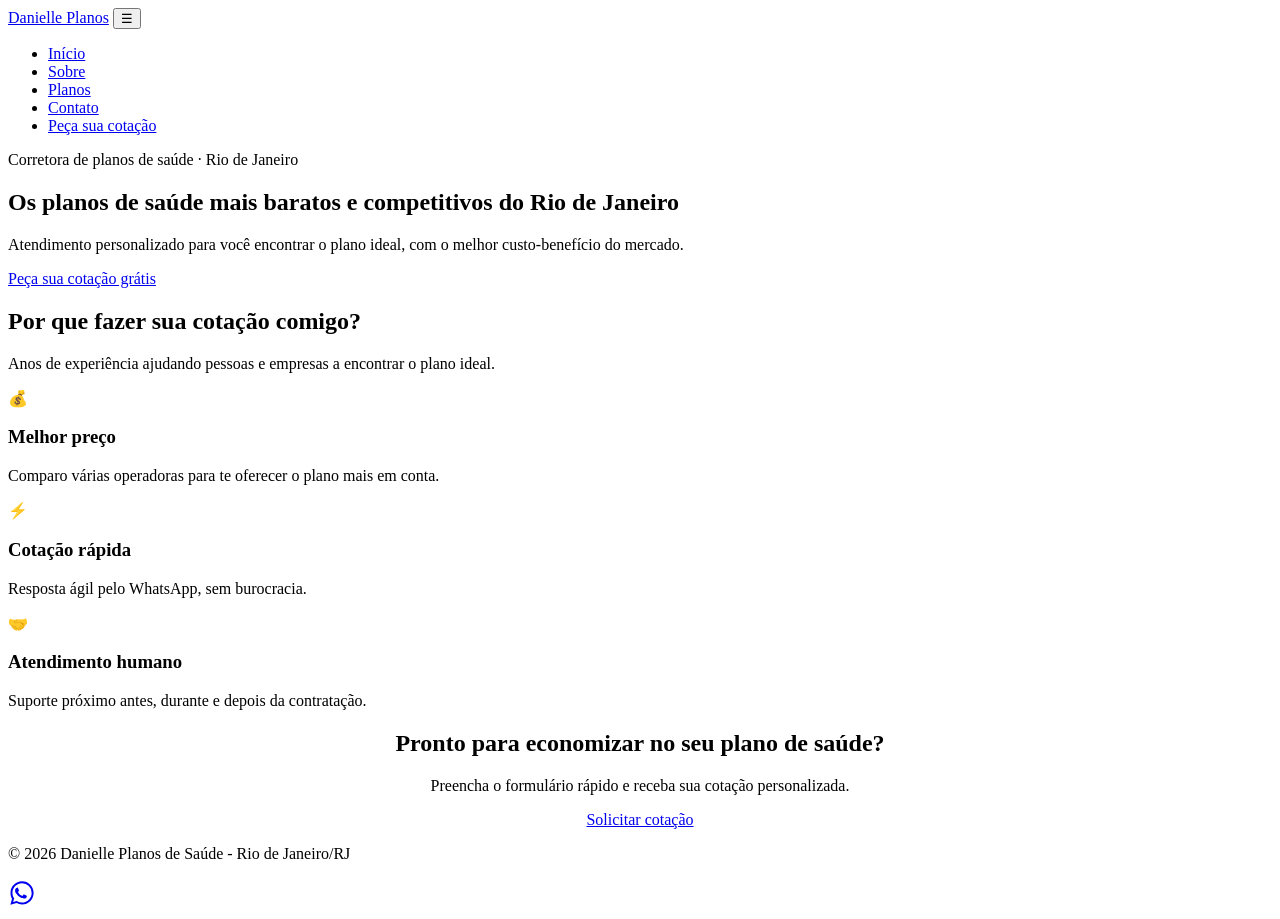
==== index.html @ 3f0d4c14 "Add files via upload" ====
<!DOCTYPE html>
<html lang="pt-BR">
<head>
<meta charset="UTF-8">
<meta name="viewport" content="width=device-width, initial-scale=1.0">
<title>Planos de Saúde RJ | Corretora Danielle - Cotação Rápida</title>
<meta name="description" content="Encontre os planos de saúde mais baratos e competitivos do Rio de Janeiro. Cotação rápida e atendimento personalizado com a corretora Danielle.">
<link rel="stylesheet" href="css/style.css">
</head>
<body>

<header>
  <div class="header-inner">
    <a href="index.html" class="logo">Danielle Planos</a>
    <button class="menu-toggle" aria-label="Abrir menu">&#9776;</button>
    <nav>
      <ul>
        <li><a href="index.html" class="ativo">Início</a></li>
        <li><a href="sobre.html">Sobre</a></li>
        <li><a href="planos.html">Planos</a></li>
        <li><a href="contato.html">Contato</a></li>
        <li><a href="cotacao.html">Peça sua cotação</a></li>
      </ul>
    </nav>
  </div>
</header>

<main>

<section class="hero">
  <p class="eyebrow">Corretora de planos de saúde · Rio de Janeiro</p>
  <h1>Os planos de saúde mais <span class="destaque">baratos</span> e competitivos do Rio de Janeiro</h1>
  <p>Atendimento personalizado para você encontrar o plano ideal, com o melhor custo-benefício do mercado.</p>
  <a href="cotacao.html" class="btn btn-primario">Peça sua cotação grátis</a>
</section>

<div class="onda-divisor"></div>

<section>
  <h2>Por que fazer sua cotação comigo?</h2>
  <p class="subtitulo">Anos de experiência ajudando pessoas e empresas a encontrar o plano ideal.</p>
  <div class="beneficios">
    <div class="card">
      <div class="icone">💰</div>
      <h3>Melhor preço</h3>
      <p>Comparo várias operadoras para te oferecer o plano mais em conta.</p>
    </div>
    <div class="card">
      <div class="icone">⚡</div>
      <h3>Cotação rápida</h3>
      <p>Resposta ágil pelo WhatsApp, sem burocracia.</p>
    </div>
    <div class="card">
      <div class="icone">🤝</div>
      <h3>Atendimento humano</h3>
      <p>Suporte próximo antes, durante e depois da contratação.</p>
    </div>
  </div>
</section>

<section style="background: var(--areia); text-align: center;">
  <h2>Pronto para economizar no seu plano de saúde?</h2>
  <p class="subtitulo">Preencha o formulário rápido e receba sua cotação personalizada.</p>
  <a href="cotacao.html" class="btn btn-primario">Solicitar cotação</a>
</section>

</main>

<footer>
  <p>&copy; 2026 Danielle Planos de Saúde - Rio de Janeiro/RJ</p>
</footer>

<a href="#" class="whatsapp-flutuante" id="zap-flutuante" target="_blank" aria-label="Falar no WhatsApp"><svg viewBox="0 0 24 24" width="28" height="28" fill="currentColor"><path d="M12.04 2C6.58 2 2.13 6.45 2.13 11.91c0 1.75.46 3.45 1.32 4.95L2.05 22l5.25-1.38a9.9 9.9 0 0 0 4.74 1.21h.01c5.46 0 9.91-4.45 9.91-9.91 0-2.65-1.03-5.14-2.9-7.01A9.82 9.82 0 0 0 12.04 2m0 1.67a8.2 8.2 0 0 1 5.83 2.42 8.19 8.19 0 0 1 2.41 5.82c0 4.54-3.7 8.23-8.24 8.23a8.2 8.2 0 0 1-4.19-1.15l-.3-.18-3.12.82.83-3.04-.2-.31a8.18 8.18 0 0 1-1.26-4.37c0-4.54 3.7-8.24 8.24-8.24m-4.5 4.03c-.16 0-.42.06-.64.31s-.85.83-.85 2.02.87 2.34.99 2.5c.12.16 1.7 2.65 4.24 3.6 2.1.79 2.53.63 2.99.6.46-.04 1.48-.6 1.69-1.19s.21-1.08.15-1.19-.23-.16-.48-.28-1.48-.73-1.71-.81-.4-.12-.56.12-.64.81-.79.98-.29.19-.54.06a6.8 6.8 0 0 1-2-1.24 7.5 7.5 0 0 1-1.39-1.73c-.14-.25-.01-.38.11-.5.11-.11.25-.29.37-.44s.16-.25.24-.42.04-.31-.02-.44-.56-1.35-.77-1.85-.4-.42-.56-.43z"/></svg></a>

<script src="js/main.js"></script>
<script>
  document.getElementById("zap-flutuante").href =
    "https://wa.me/5521999999999?text=Ol%C3%A1!%20Gostaria%20de%20saber%20mais%20sobre%20os%20planos%20de%20sa%C3%BAde.";
</script>
</body>
</html>
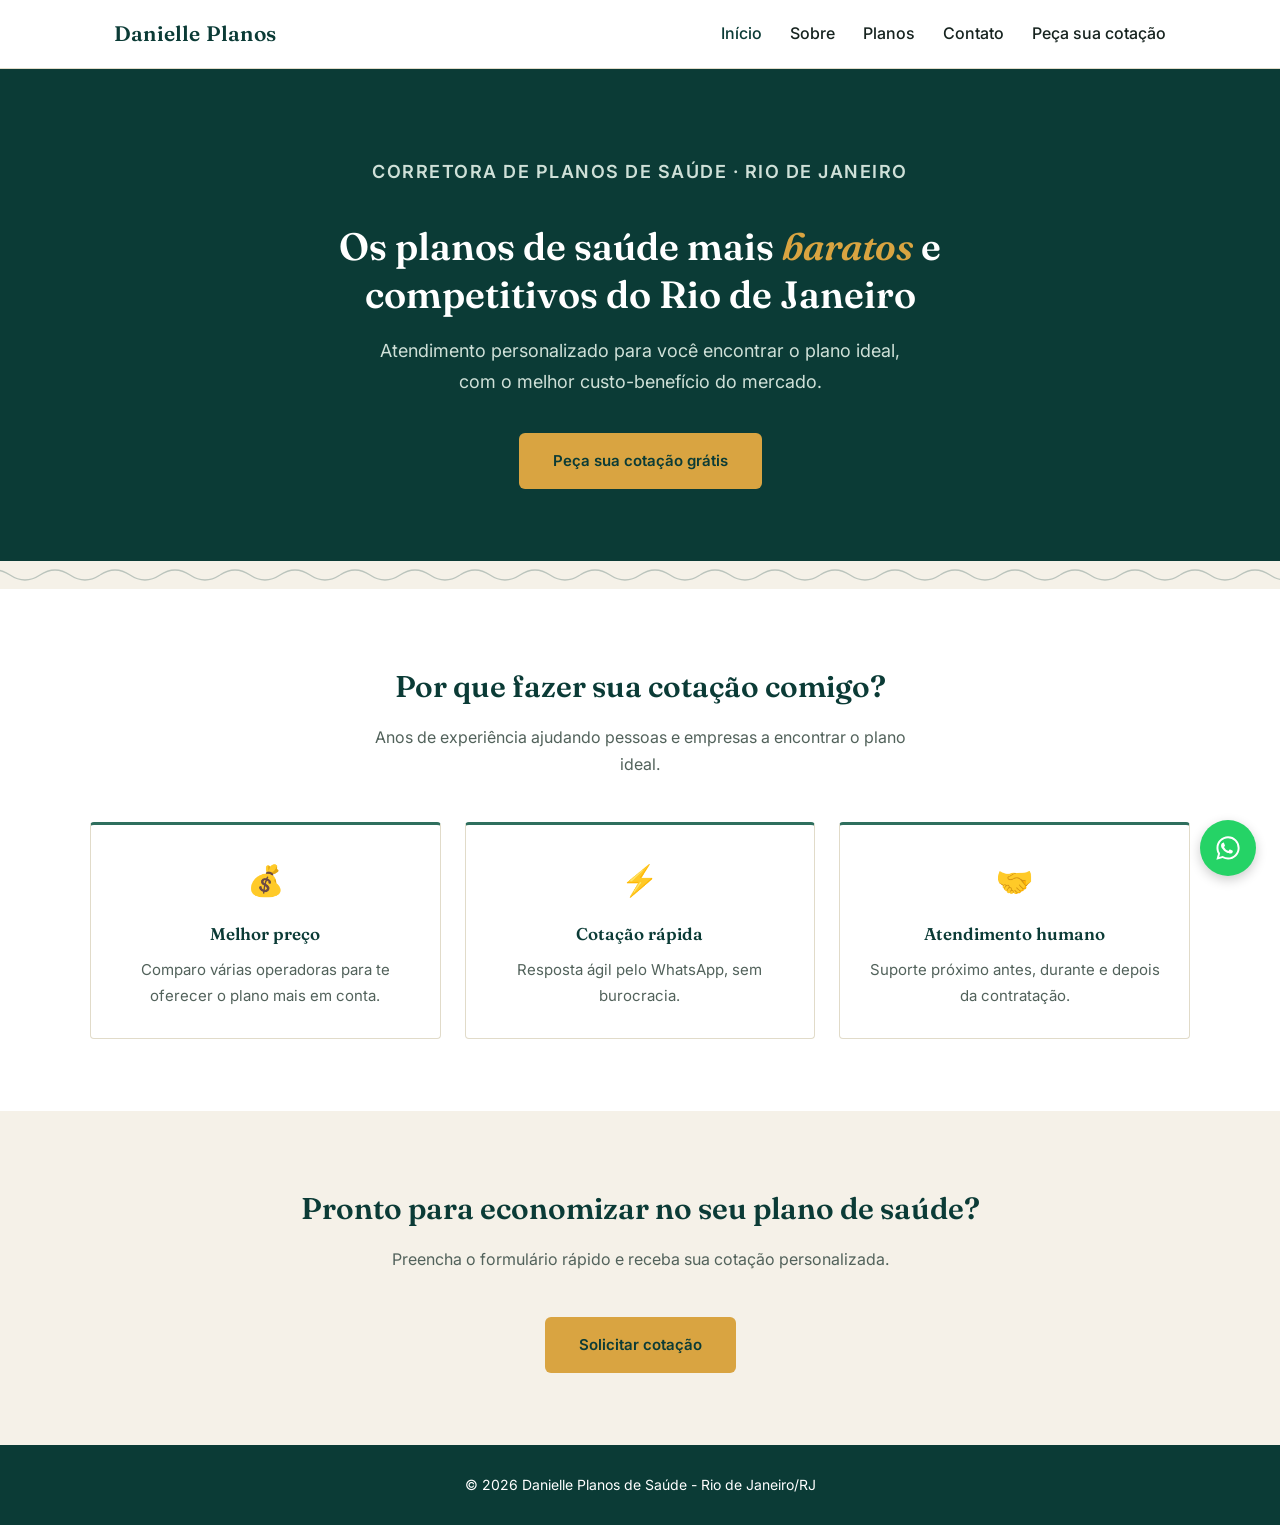
==== commit 697202ea: "Add files via upload" ====
--- a/index.html
+++ b/index.html
@@ -5,6 +5,10 @@
 <meta name="viewport" content="width=device-width, initial-scale=1.0">
 <title>Planos de Saúde RJ | Corretora Danielle - Cotação Rápida</title>
 <meta name="description" content="Encontre os planos de saúde mais baratos e competitivos do Rio de Janeiro. Cotação rápida e atendimento personalizado com a corretora Danielle.">
+<meta property="og:title" content="Planos de Saúde RJ | Corretora Danielle">
+<meta property="og:description" content="Os planos de saúde mais baratos e competitivos do Rio de Janeiro. Cotação rápida pelo WhatsApp.">
+<meta property="og:type" content="website">
+<meta property="og:locale" content="pt_BR">
 <link rel="stylesheet" href="css/style.css">
 </head>
 <body>
--- a/css/style.css
+++ b/css/style.css
@@ -0,0 +1,446 @@
+@import url('https://fonts.googleapis.com/css2?family=Fraunces:opsz,wght@9..144,500;9..144,600&family=Inter:wght@400;500;600&display=swap');
+
+:root {
+  --marinho: #0b3b36;
+  --marinho-claro: #2f6f5e;
+  --areia: #f5f1e8;
+  --dourado: #d9a441;
+  --verde-zap: #25d366;
+  --texto: #16231f;
+  --texto-suave: #52625b;
+  --branco: #ffffff;
+  --borda: #e1dbc9;
+}
+
+* { margin: 0; padding: 0; box-sizing: border-box; }
+
+html, body {
+  height: 100%;
+}
+
+body {
+  font-family: 'Inter', Arial, sans-serif;
+  color: var(--texto);
+  line-height: 1.7;
+  background: var(--branco);
+  min-height: 100vh;
+  display: flex;
+  flex-direction: column;
+}
+
+main {
+  flex: 1;
+}
+
+h1, h2, h3, .logo {
+  font-family: 'Fraunces', Georgia, serif;
+  font-weight: 600;
+}
+
+.onda-divisor {
+  height: 28px;
+  background: var(--areia);
+  background-image: url("data:image/svg+xml,%3Csvg xmlns='http://www.w3.org/2000/svg' viewBox='0 0 120 20'%3E%3Cpath d='M0 10 Q 15 0, 30 10 T 60 10 T 90 10 T 120 10' fill='none' stroke='%230b3b36' stroke-width='1.4' opacity='0.25'/%3E%3C/svg%3E");
+  background-repeat: repeat-x;
+  background-size: 120px 20px;
+  background-position: center;
+}
+
+a { text-decoration: none; color: inherit; }
+ul { list-style: none; }
+img { max-width: 100%; display: block; }
+
+.container {
+  max-width: 1100px;
+  margin: 0 auto;
+  padding: 0 24px;
+}
+
+/* Header */
+header {
+  background: var(--branco);
+  border-bottom: 1px solid var(--borda);
+  position: sticky;
+  top: 0;
+  z-index: 100;
+}
+
+.header-inner {
+  display: flex;
+  align-items: center;
+  justify-content: space-between;
+  padding: 16px 24px;
+  max-width: 1100px;
+  margin: 0 auto;
+}
+
+.logo {
+  font-size: 21px;
+  color: var(--marinho);
+  letter-spacing: 0.2px;
+}
+
+nav ul {
+  display: flex;
+  gap: 28px;
+}
+
+nav a {
+  font-weight: 500;
+  color: var(--texto);
+  transition: color 0.2s;
+}
+
+nav a:hover, nav a.ativo {
+  color: var(--marinho);
+}
+
+.menu-toggle {
+  display: none;
+  background: none;
+  border: none;
+  font-size: 26px;
+  cursor: pointer;
+  color: var(--marinho);
+}
+
+/* Hero */
+.hero {
+  background: var(--marinho);
+  padding: 88px 24px 72px;
+  text-align: center;
+  position: relative;
+}
+
+.hero .destaque {
+  font-style: italic;
+  color: var(--dourado);
+}
+
+.eyebrow {
+  color: var(--dourado);
+  font-size: 13px;
+  font-weight: 600;
+  letter-spacing: 1.5px;
+  text-transform: uppercase;
+  margin-bottom: 18px;
+}
+
+.hero h1 {
+  font-size: clamp(24px, 5.5vw, 38px);
+  line-height: 1.25;
+  color: var(--branco);
+  margin-bottom: 18px;
+  max-width: 680px;
+  margin-left: auto;
+  margin-right: auto;
+}
+
+.hero p {
+  font-size: clamp(15px, 2.5vw, 18px);
+  color: #cfe0d8;
+  max-width: 560px;
+  margin: 0 auto 36px auto;
+}
+
+.btn {
+  display: inline-block;
+  padding: 15px 34px;
+  border-radius: 6px;
+  font-weight: 600;
+  font-size: 15px;
+  cursor: pointer;
+  border: none;
+  transition: transform 0.15s, opacity 0.15s;
+}
+
+.btn:hover { transform: translateY(-1px); opacity: 0.92; }
+
+.btn-primario {
+  background: var(--dourado);
+  color: var(--marinho);
+}
+
+.btn-whatsapp {
+  background: var(--verde-zap);
+  color: var(--branco);
+}
+
+/* Seções gerais */
+section {
+  padding: 72px 24px;
+}
+
+section h2 {
+  font-size: clamp(22px, 4vw, 30px);
+  color: var(--marinho);
+  margin-bottom: 12px;
+  text-align: center;
+}
+
+.subtitulo {
+  text-align: center;
+  color: var(--texto-suave);
+  max-width: 560px;
+  margin: 0 auto 44px auto;
+  font-size: 16px;
+}
+
+/* Cards de benefícios */
+.beneficios {
+  display: grid;
+  grid-template-columns: repeat(3, 1fr);
+  gap: 24px;
+  max-width: 1100px;
+  margin: 0 auto;
+}
+
+.card {
+  background: var(--branco);
+  border: 1px solid var(--borda);
+  border-top: 3px solid var(--marinho-claro);
+  border-radius: 4px;
+  padding: 30px 26px;
+  text-align: center;
+  transition: transform 0.15s;
+}
+
+.card:hover { transform: translateY(-3px); }
+
+.card .icone {
+  font-size: 30px;
+  margin-bottom: 14px;
+}
+
+.card h3 {
+  color: var(--marinho);
+  margin-bottom: 8px;
+  font-size: 17px;
+}
+
+.card p {
+  color: var(--texto-suave);
+  font-size: 15px;
+}
+
+/* Planos */
+.planos-grid {
+  display: grid;
+  grid-template-columns: repeat(auto-fit, minmax(260px, 1fr));
+  gap: 24px;
+  max-width: 1100px;
+  margin: 0 auto;
+}
+
+.plano-card {
+  border: 1px solid var(--borda);
+  border-radius: 12px;
+  padding: 28px;
+  background: var(--branco);
+}
+
+.plano-card h3 {
+  color: var(--marinho);
+  font-size: 20px;
+  margin-bottom: 6px;
+}
+
+.plano-card .operadora {
+  color: var(--texto-suave);
+  font-size: 14px;
+  margin-bottom: 16px;
+}
+
+.plano-card ul {
+  margin-bottom: 20px;
+}
+
+.plano-card li {
+  padding: 6px 0;
+  font-size: 14px;
+  border-bottom: 1px solid var(--borda);
+}
+
+.plano-card li:last-child { border-bottom: none; }
+
+/* Formulário */
+.form-cotacao {
+  max-width: 560px;
+  margin: 0 auto;
+  background: var(--areia);
+  padding: 44px;
+  border-radius: 4px;
+  border-top: 3px solid var(--dourado);
+}
+
+.campo {
+  margin-bottom: 18px;
+}
+
+.campo label {
+  display: block;
+  font-weight: 600;
+  margin-bottom: 6px;
+  font-size: 14px;
+  color: var(--marinho);
+}
+
+.campo input,
+.campo select,
+.campo textarea {
+  width: 100%;
+  padding: 12px 14px;
+  border: 1px solid var(--borda);
+  border-radius: 4px;
+  font-size: 15px;
+  font-family: inherit;
+  background: var(--branco);
+}
+
+.campo input:focus,
+.campo select:focus,
+.campo textarea:focus {
+  outline: none;
+  border-color: var(--marinho-claro);
+}
+
+.form-cotacao button {
+  width: 100%;
+  margin-top: 8px;
+}
+
+/* Sobre */
+.sobre-conteudo {
+  max-width: 700px;
+  margin: 0 auto;
+  color: var(--texto-suave);
+  font-size: 16px;
+}
+
+.sobre-conteudo p { margin-bottom: 16px; }
+
+/* Contato */
+.contato-grid {
+  display: grid;
+  grid-template-columns: repeat(3, 1fr);
+  gap: 24px;
+  max-width: 900px;
+  margin: 0 auto;
+}
+
+.contato-item {
+  text-align: center;
+  padding: 24px;
+  border: 1px solid var(--borda);
+  border-radius: 12px;
+}
+
+.contato-item .icone { font-size: 28px; margin-bottom: 10px; }
+.contato-item h3 { color: var(--marinho); font-size: 16px; margin-bottom: 6px; }
+.contato-item p { color: var(--texto-suave); font-size: 14px; }
+
+/* WhatsApp flutuante */
+.whatsapp-flutuante {
+  position: fixed;
+  bottom: 24px;
+  right: 24px;
+  background: var(--verde-zap);
+  color: var(--branco);
+  width: 56px;
+  height: 56px;
+  border-radius: 50%;
+  display: flex;
+  align-items: center;
+  justify-content: center;
+  box-shadow: 0 4px 12px rgba(0,0,0,0.2);
+  z-index: 200;
+  transition: transform 0.2s;
+}
+
+.whatsapp-flutuante:hover {
+  transform: scale(1.08);
+}
+
+.whatsapp-flutuante svg {
+  width: 28px;
+  height: 28px;
+}
+
+/* Footer */
+footer {
+  background: var(--marinho);
+  color: var(--branco);
+  text-align: center;
+  padding: 28px 24px;
+  font-size: 14px;
+}
+
+/* ===== Responsivo ===== */
+
+/* Tablets e notebooks pequenos (1024px e abaixo) */
+@media (max-width: 1024px) {
+  section { padding: 56px 20px; }
+}
+
+/* Tablets e celulares grandes (768px e abaixo) */
+@media (max-width: 768px) {
+  nav { display: none; }
+  .menu-toggle { display: block; }
+
+  nav.aberto {
+    display: block;
+    position: absolute;
+    top: 100%;
+    left: 0;
+    right: 0;
+    background: var(--branco);
+    border-bottom: 1px solid var(--borda);
+    padding: 16px 24px;
+  }
+
+  nav.aberto ul {
+    flex-direction: column;
+    gap: 16px;
+  }
+
+  .hero { padding: 64px 20px 52px; }
+  .beneficios { grid-template-columns: 1fr; }
+  .contato-grid { grid-template-columns: 1fr; }
+  .planos-grid { grid-template-columns: 1fr; }
+  .form-cotacao { padding: 28px 22px; }
+  .header-inner { padding: 14px 20px; }
+  section { padding: 48px 18px; }
+}
+
+/* Celulares pequenos (480px e abaixo) */
+@media (max-width: 480px) {
+  .logo { font-size: 18px; }
+  .eyebrow { font-size: 11px; letter-spacing: 1px; }
+  .hero p { max-width: 100%; }
+  .btn { padding: 13px 26px; font-size: 14px; width: 100%; text-align: center; }
+  .card { padding: 24px 20px; }
+  .form-cotacao { padding: 20px 16px; }
+  .whatsapp-flutuante {
+    width: 50px;
+    height: 50px;
+    bottom: 16px;
+    right: 16px;
+  }
+  .whatsapp-flutuante svg { width: 24px; height: 24px; }
+}
+
+/* Celulares muito pequenos / telas antigas (360px e abaixo) */
+@media (max-width: 360px) {
+  .header-inner { padding: 12px 14px; }
+  .logo { font-size: 16px; }
+  section, .hero { padding-left: 14px; padding-right: 14px; }
+  .card, .plano-card, .contato-item { padding: 18px; }
+  .campo input, .campo select, .campo textarea { padding: 10px 12px; font-size: 14px; }
+}
+
+/* Telas grandes (1400px e acima) - evita esticar demais */
+@media (min-width: 1400px) {
+  .container, .header-inner, .beneficios, .planos-grid, .contato-grid {
+    max-width: 1240px;
+  }
+}
